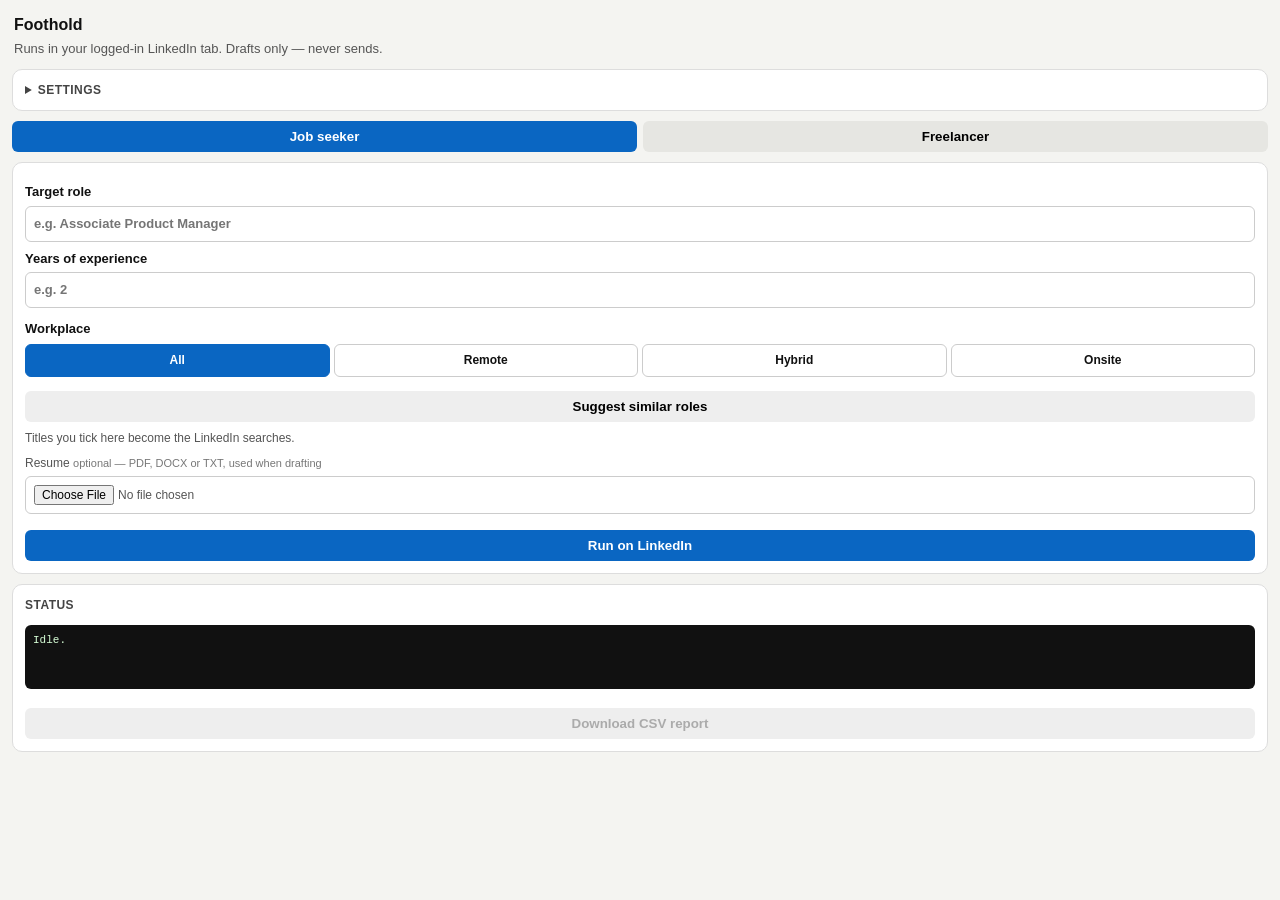
==== extension/sidepanel.html @ 33419a02 "Add a plain Foothold page and the unpacked extension download. Co-authored-by: Cursor <cursoragent@c" ====
<!DOCTYPE html>
<html>
<head>
  <meta charset="utf-8" />
  <link rel="stylesheet" href="sidepanel.css" />
</head>
<body>
  <header>
    <h1>Foothold</h1>
    <p>Runs in your logged-in LinkedIn tab. Drafts only — never sends.</p>
  </header>

  <details id="settings" class="card">
    <summary>Settings</summary>
    <label>OpenAI API key
      <input id="openaiKey" type="password" placeholder="sk-..." autocomplete="off" />
    </label>
    <label>Google OAuth Client ID
      <input id="googleClientId" type="text" placeholder="….apps.googleusercontent.com" />
    </label>
    <div class="row">
      <button id="saveSettings" type="button">Save settings</button>
      <button id="connectGmail" type="button" class="secondary">Connect Gmail</button>
    </div>
    <p class="hint" id="gmailStatus">Gmail: not connected. CSV still downloads if drafts fail.</p>
    <p class="hint">Redirect URI to register in Google Cloud:</p>
    <div class="row">
      <input id="redirectUri" type="text" readonly />
      <button id="copyRedirect" type="button" class="secondary">Copy</button>
    </div>
  </details>

  <nav class="tabs">
    <button type="button" class="tab on" data-tab="jobs">Job seeker</button>
    <button type="button" class="tab" data-tab="freelance">Freelancer</button>
  </nav>

  <section id="panel-jobs" class="card panel">
    <label>Target role
      <input id="targetRole" type="text" placeholder="e.g. Associate Product Manager" />
    </label>

    <label>Years of experience
      <input id="yearsExp" type="number" min="0" max="50" step="1" inputmode="numeric" placeholder="e.g. 2" />
    </label>

    <fieldset class="seg">
      <legend>Workplace</legend>
      <label><input type="radio" name="workplaceJobs" value="all" checked /><span>All</span></label>
      <label><input type="radio" name="workplaceJobs" value="remote" /><span>Remote</span></label>
      <label><input type="radio" name="workplaceJobs" value="hybrid" /><span>Hybrid</span></label>
      <label><input type="radio" name="workplaceJobs" value="onsite" /><span>Onsite</span></label>
    </fieldset>

    <button id="suggestRolesJobs" type="button" class="secondary wide">Suggest similar roles</button>
    <div id="rolesJobs" class="roles"><p class="hint">Titles you tick here become the LinkedIn searches.</p></div>

    <label class="file">Resume <span class="opt">optional — PDF, DOCX or TXT, used when drafting</span>
      <input id="resumeFile" type="file" accept=".pdf,.docx,.doc,.txt,.md,.text" />
    </label>
    <details id="resumeSummaryBox" class="resume-summary hidden">
      <summary><strong id="resumeFileName"></strong> — AI summary</summary>
      <p id="resumeSummaryText"></p>
      <button id="clearResume" type="button" class="secondary">Clear summary</button>
    </details>

    <button id="runJobs" type="button" class="primary">Run on LinkedIn</button>
  </section>

  <section id="panel-freelance" class="card panel hidden">
    <label>Expertise
      <textarea id="expertise" rows="4" placeholder="e.g. React + Node, marketplace MVPs, Stripe billing…"></textarea>
    </label>
    <label>Project links <span class="opt">one URL per line</span>
      <textarea id="projectLinks" rows="3" placeholder="https://…"></textarea>
    </label>

    <fieldset class="seg">
      <legend>Workplace</legend>
      <label><input type="radio" name="workplaceFreelance" value="all" checked /><span>All</span></label>
      <label><input type="radio" name="workplaceFreelance" value="remote" /><span>Remote</span></label>
      <label><input type="radio" name="workplaceFreelance" value="hybrid" /><span>Hybrid</span></label>
      <label><input type="radio" name="workplaceFreelance" value="onsite" /><span>Onsite</span></label>
    </fieldset>

    <button id="suggestRolesFreelance" type="button" class="secondary wide">Suggest similar roles</button>
    <div id="rolesFreelance" class="roles"><p class="hint">Titles clients hire for. Tick the ones worth searching.</p></div>

    <button id="runFreelance" type="button" class="primary">Run on LinkedIn</button>
  </section>

  <section class="card">
    <h2>Status</h2>
    <pre id="log">Idle.</pre>
    <button id="downloadCsv" type="button" class="secondary" disabled>Download CSV report</button>
  </section>
  <script src="sidepanel.js"></script>
</body>
</html>
---- extension/sidepanel.css ----
* { box-sizing: border-box; }
body {
  margin: 0;
  /* Side panel is user-resizable, so follow its width instead of fixing one. */
  overflow-x: hidden;
  font: 13px/1.4 -apple-system, BlinkMacSystemFont, "Segoe UI", sans-serif;
  color: #111;
  background: #f4f4f1;
}
header { padding: 14px 14px 0; }
h1 { font-size: 16px; margin: 0 0 4px; }
header p, .hint { color: #555; margin: 0; }
.hint { font-size: 12px; margin-top: 8px; }
h2 { font-size: 12px; text-transform: uppercase; letter-spacing: 0.04em; margin: 0 0 8px; color: #444; }
.card {
  margin: 10px 12px;
  padding: 12px;
  background: #fff;
  border: 1px solid #ddd;
  border-radius: 10px;
}
label { display: block; font-weight: 600; margin: 8px 0; }
input, textarea {
  display: block;
  width: 100%;
  margin-top: 4px;
  padding: 8px;
  border: 1px solid #ccc;
  border-radius: 6px;
  font: inherit;
}
.row { display: flex; gap: 8px; margin-top: 8px; }
.row > * { min-width: 0; }
button {
  border: 0;
  border-radius: 6px;
  padding: 8px 10px;
  cursor: pointer;
  font-weight: 600;
}
.primary { background: #0a66c2; color: #fff; width: 100%; margin-top: 8px; }
.secondary { background: #eee; }
.tabs { display: flex; gap: 6px; padding: 0 12px; }
.tab {
  flex: 1;
  background: #e6e6e2;
}
.tab.on { background: #0a66c2; color: #fff; }
.hidden { display: none; }
#log {
  white-space: pre-wrap;
  overflow-wrap: anywhere;
  background: #111;
  color: #d7ffd7;
  padding: 8px;
  border-radius: 6px;
  min-height: 64px;
  max-height: 140px;
  overflow: auto;
  font-size: 11px;
}
#downloadCsv { width: 100%; margin-top: 8px; }

/* Settings collapses once it is filled in. */
details.card > summary {
  font-size: 12px;
  text-transform: uppercase;
  letter-spacing: 0.04em;
  color: #444;
  font-weight: 700;
  cursor: pointer;
}
details.card[open] > summary { margin-bottom: 8px; }

.opt { font-weight: 400; color: #777; font-size: 11px; }
.file { font-weight: 400; font-size: 12px; color: #555; }
.wide { width: 100%; margin-top: 4px; }

/* Workplace picker: radios drawn as a segmented row. */
.seg {
  display: flex;
  flex-wrap: wrap;
  gap: 4px;
  border: 0;
  padding: 0;
  margin: 12px 0 10px;
}
.seg legend {
  width: 100%;
  font-weight: 600;
  padding: 0;
  margin-bottom: 6px;
}
.seg label {
  flex: 1;
  margin: 0;
  font-weight: 600;
  font-size: 12px;
}
.seg input { position: absolute; opacity: 0; pointer-events: none; }
.seg span {
  display: block;
  text-align: center;
  padding: 7px 2px;
  border: 1px solid #ccc;
  border-radius: 6px;
  background: #fff;
  cursor: pointer;
}
.seg input:checked + span {
  background: #0a66c2;
  border-color: #0a66c2;
  color: #fff;
}
.seg input:focus-visible + span { outline: 2px solid #0a66c2; outline-offset: 2px; }

/* Similar-roles checklist. */
.roles { margin: 8px 0 4px; }
.roles .hint { margin: 0; }
.roles ul { list-style: none; margin: 0; padding: 0; }
.roles li { margin: 0 0 4px; }
.roles li label {
  display: flex;
  gap: 8px;
  align-items: flex-start;
  margin: 0;
  padding: 7px 8px;
  border: 1px solid #ddd;
  border-radius: 6px;
  background: #fff;
  font-weight: 500;
  cursor: pointer;
}
.roles li input { width: auto; margin: 2px 0 0; flex: none; }
.roles li .why { display: block; font-weight: 400; color: #666; font-size: 11px; margin-top: 2px; }
.roles .addRow { display: flex; gap: 6px; margin-top: 6px; }
.roles .addRow input { margin-top: 0; }
.roles .addRow button { flex: none; }

#redirectUri { margin-top: 0; min-width: 0; font-size: 11px; font-family: ui-monospace, SFMono-Regular, Menlo, monospace; }
#copyRedirect { flex: none; }

/* Stored resume summary, replaced only on re-upload. Collapsed by default. */
.resume-summary {
  margin: 8px 0 4px;
  padding: 10px;
  border: 1px solid #cfe0f3;
  border-radius: 8px;
  background: #f2f7fd;
}
.resume-summary > summary {
  cursor: pointer;
  font-size: 12px;
  color: #33507a;
}
.resume-summary > summary strong { overflow-wrap: anywhere; }
.resume-summary p { margin: 8px 0 6px; }
#resumeSummaryText { font-size: 12px; color: #333; white-space: pre-wrap; overflow-wrap: anywhere; }
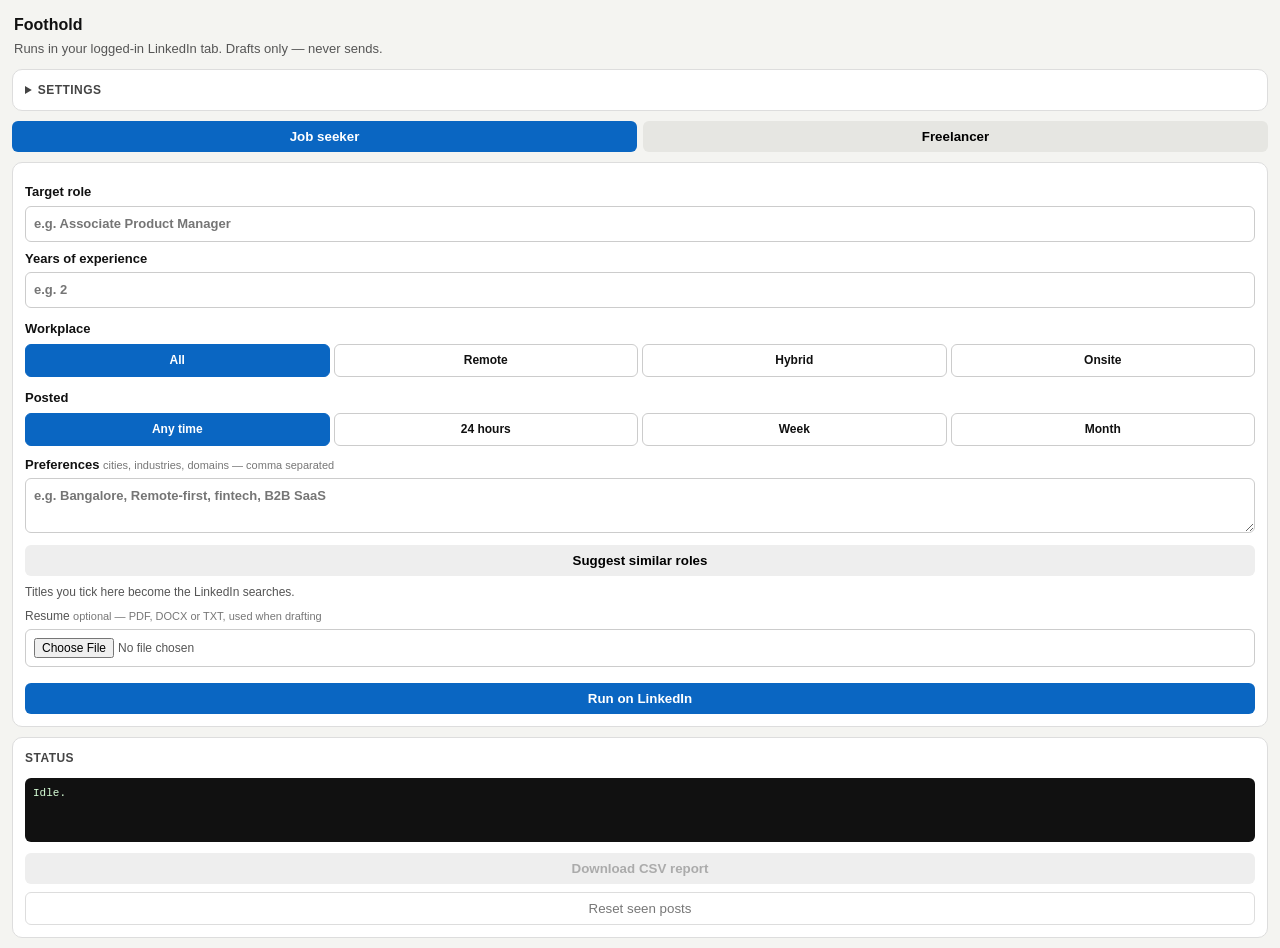
==== commit 41823ece: "Make the extension user-driven and sweepable Replace the fixed search with a flow the user drives: t" ====
--- a/extension/sidepanel.html
+++ b/extension/sidepanel.html
@@ -15,19 +15,11 @@
     <label>OpenAI API key
       <input id="openaiKey" type="password" placeholder="sk-..." autocomplete="off" />
     </label>
-    <label>Google OAuth Client ID
-      <input id="googleClientId" type="text" placeholder="….apps.googleusercontent.com" />
-    </label>
     <div class="row">
       <button id="saveSettings" type="button">Save settings</button>
       <button id="connectGmail" type="button" class="secondary">Connect Gmail</button>
     </div>
     <p class="hint" id="gmailStatus">Gmail: not connected. CSV still downloads if drafts fail.</p>
-    <p class="hint">Redirect URI to register in Google Cloud:</p>
-    <div class="row">
-      <input id="redirectUri" type="text" readonly />
-      <button id="copyRedirect" type="button" class="secondary">Copy</button>
-    </div>
   </details>
 
   <nav class="tabs">
@@ -46,11 +38,24 @@
 
     <fieldset class="seg">
       <legend>Workplace</legend>
-      <label><input type="radio" name="workplaceJobs" value="all" checked /><span>All</span></label>
-      <label><input type="radio" name="workplaceJobs" value="remote" /><span>Remote</span></label>
-      <label><input type="radio" name="workplaceJobs" value="hybrid" /><span>Hybrid</span></label>
-      <label><input type="radio" name="workplaceJobs" value="onsite" /><span>Onsite</span></label>
+      <label><input type="checkbox" name="workplaceJobs" value="all" checked /><span>All</span></label>
+      <label><input type="checkbox" name="workplaceJobs" value="remote" /><span>Remote</span></label>
+      <label><input type="checkbox" name="workplaceJobs" value="hybrid" /><span>Hybrid</span></label>
+      <label><input type="checkbox" name="workplaceJobs" value="onsite" /><span>Onsite</span></label>
     </fieldset>
+    <p class="hint" id="sweepCountJobs"></p>
+
+    <fieldset class="seg">
+      <legend>Posted</legend>
+      <label><input type="radio" name="datePostedJobs" value="any" checked /><span>Any time</span></label>
+      <label><input type="radio" name="datePostedJobs" value="day" /><span>24 hours</span></label>
+      <label><input type="radio" name="datePostedJobs" value="week" /><span>Week</span></label>
+      <label><input type="radio" name="datePostedJobs" value="month" /><span>Month</span></label>
+    </fieldset>
+
+    <label>Preferences <span class="opt">cities, industries, domains — comma separated</span>
+      <textarea id="prefsJobs" rows="2" placeholder="e.g. Bangalore, Remote-first, fintech, B2B SaaS"></textarea>
+    </label>
 
     <button id="suggestRolesJobs" type="button" class="secondary wide">Suggest similar roles</button>
     <div id="rolesJobs" class="roles"><p class="hint">Titles you tick here become the LinkedIn searches.</p></div>
@@ -77,11 +82,24 @@
 
     <fieldset class="seg">
       <legend>Workplace</legend>
-      <label><input type="radio" name="workplaceFreelance" value="all" checked /><span>All</span></label>
-      <label><input type="radio" name="workplaceFreelance" value="remote" /><span>Remote</span></label>
-      <label><input type="radio" name="workplaceFreelance" value="hybrid" /><span>Hybrid</span></label>
-      <label><input type="radio" name="workplaceFreelance" value="onsite" /><span>Onsite</span></label>
+      <label><input type="checkbox" name="workplaceFreelance" value="all" checked /><span>All</span></label>
+      <label><input type="checkbox" name="workplaceFreelance" value="remote" /><span>Remote</span></label>
+      <label><input type="checkbox" name="workplaceFreelance" value="hybrid" /><span>Hybrid</span></label>
+      <label><input type="checkbox" name="workplaceFreelance" value="onsite" /><span>Onsite</span></label>
     </fieldset>
+    <p class="hint" id="sweepCountFreelance"></p>
+
+    <fieldset class="seg">
+      <legend>Posted</legend>
+      <label><input type="radio" name="datePostedFreelance" value="any" checked /><span>Any time</span></label>
+      <label><input type="radio" name="datePostedFreelance" value="day" /><span>24 hours</span></label>
+      <label><input type="radio" name="datePostedFreelance" value="week" /><span>Week</span></label>
+      <label><input type="radio" name="datePostedFreelance" value="month" /><span>Month</span></label>
+    </fieldset>
+
+    <label>Preferences <span class="opt">cities, industries, domains — comma separated</span>
+      <textarea id="prefsFreelance" rows="2" placeholder="e.g. US clients, healthcare, Shopify, equity-friendly"></textarea>
+    </label>
 
     <button id="suggestRolesFreelance" type="button" class="secondary wide">Suggest similar roles</button>
     <div id="rolesFreelance" class="roles"><p class="hint">Titles clients hire for. Tick the ones worth searching.</p></div>
@@ -92,7 +110,9 @@
   <section class="card">
     <h2>Status</h2>
     <pre id="log">Idle.</pre>
+    <button id="stopRun" type="button" class="hidden">Stop run</button>
     <button id="downloadCsv" type="button" class="secondary" disabled>Download CSV report</button>
+    <button id="resetSeen" type="button" class="secondary">Reset seen posts</button>
   </section>
   <script src="sidepanel.js"></script>
 </body>
--- a/extension/sidepanel.css
+++ b/extension/sidepanel.css
@@ -59,7 +59,29 @@
   overflow: auto;
   font-size: 11px;
 }
-#downloadCsv { width: 100%; margin-top: 8px; }
+#stopRun {
+  display: block;
+  width: 100%;
+  margin-top: 8px;
+  background: #b3261e;
+  color: #fff;
+}
+#stopRun.hidden { display: none; }
+
+#downloadCsv,
+#resetSeen {
+  display: block;
+  width: 100%;
+  margin-top: 8px;
+}
+/* Clearing history is destructive, so it should not read as a primary action. */
+#resetSeen {
+  background: none;
+  border: 1px solid #ddd;
+  color: #777;
+  font-weight: 500;
+}
+#resetSeen:hover { border-color: #b3261e; color: #b3261e; }
 
 /* Settings collapses once it is filled in. */
 details.card > summary {
@@ -76,7 +98,7 @@
 .file { font-weight: 400; font-size: 12px; color: #555; }
 .wide { width: 100%; margin-top: 4px; }
 
-/* Workplace picker: radios drawn as a segmented row. */
+/* Workplace and Posted drawn as segmented word rows. */
 .seg {
   display: flex;
   flex-wrap: wrap;
@@ -137,8 +159,6 @@
 .roles .addRow input { margin-top: 0; }
 .roles .addRow button { flex: none; }
 
-#redirectUri { margin-top: 0; min-width: 0; font-size: 11px; font-family: ui-monospace, SFMono-Regular, Menlo, monospace; }
-#copyRedirect { flex: none; }
 
 /* Stored resume summary, replaced only on re-upload. Collapsed by default. */
 .resume-summary {
